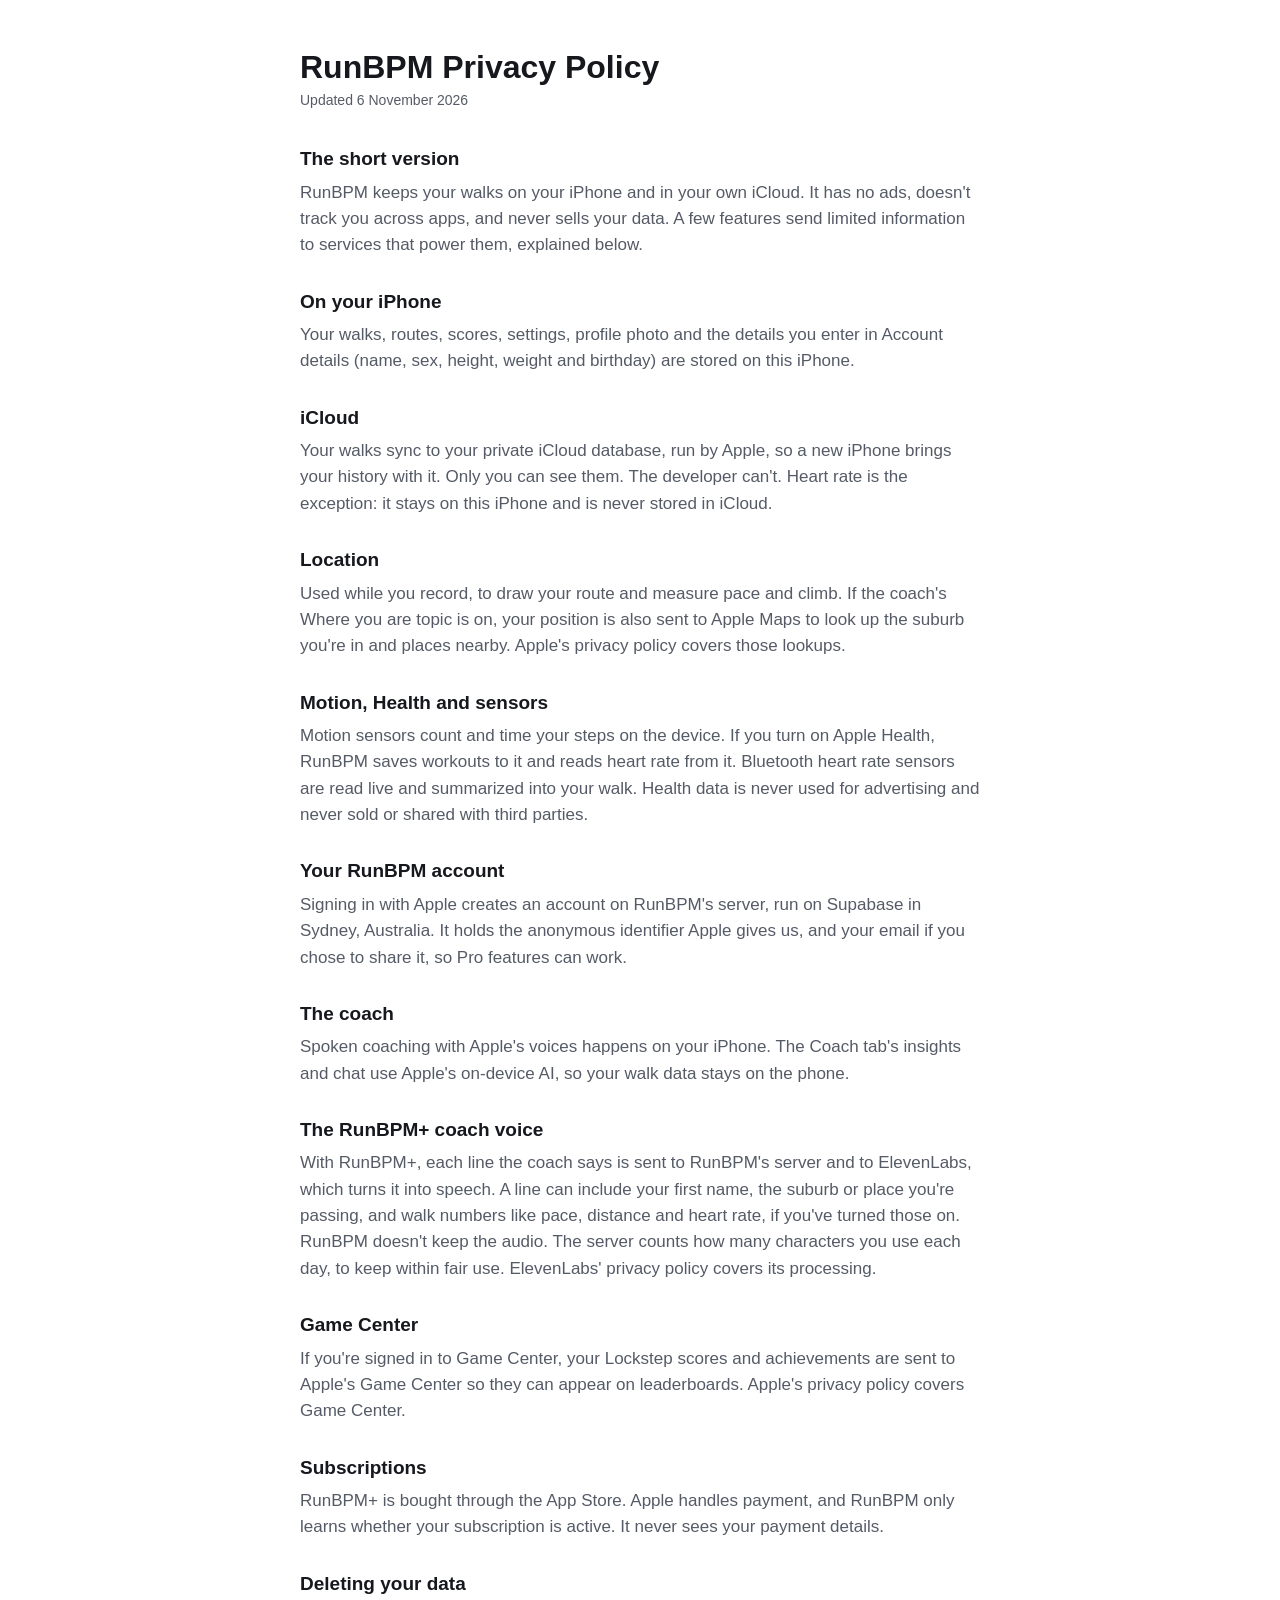
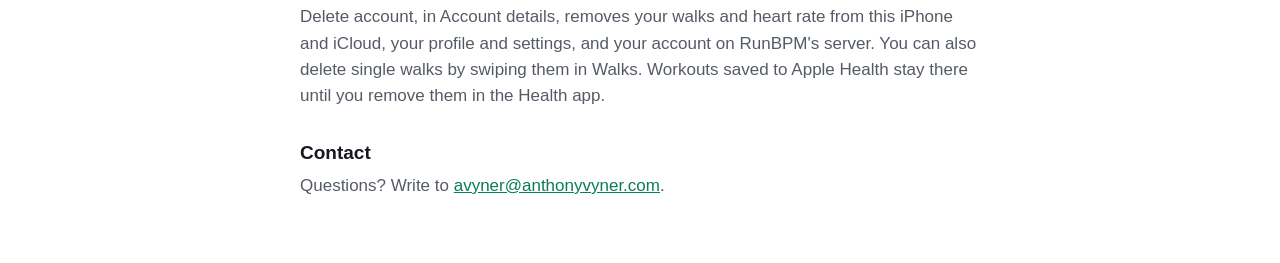
==== privacy.html @ c3a25493 "Privacy policy and support page for RunBPM Co-Authored-By: Claude Opus 5.5 <noreply@anthropic.com>" ====
<!doctype html>
<html lang="en">
<head>
  <meta charset="utf-8">
  <meta name="viewport" content="width=device-width, initial-scale=1">
  <title>RunBPM Privacy Policy</title>
  <style>
    :root { --bg: #ffffff; --text: #16181d; --muted: #555b66; --accent: #0a7d55; }
    @media (prefers-color-scheme: dark) {
      :root { --bg: #0d0f12; --text: #f1f3f5; --muted: #a3a9b3; --accent: #5ef2a8; }
    }
    body { margin: 0; background: var(--bg); color: var(--text);
      font: 17px/1.55 -apple-system, BlinkMacSystemFont, "Segoe UI", Roboto, sans-serif; }
    main { max-width: 680px; margin: 0 auto; padding: 48px 16px 64px; }
    h1 { font-size: 32px; line-height: 1.2; margin: 0 0 4px; }
    .date { color: var(--muted); font-size: 14px; margin: 0 0 32px; }
    h2 { font-size: 19px; margin: 28px 0 6px; }
    p { margin: 0; color: var(--muted); }
    a { color: var(--accent); }
  </style>
</head>
<body>
  <main>
    <h1>RunBPM Privacy Policy</h1>
    <p class="date">Updated 6 November 2026</p>
    <h2>The short version</h2>
    <p>RunBPM keeps your walks on your iPhone and in your own iCloud. It has no ads, doesn&#x27;t track you across apps, and never sells your data. A few features send limited information to services that power them, explained below.</p>
    <h2>On your iPhone</h2>
    <p>Your walks, routes, scores, settings, profile photo and the details you enter in Account details (name, sex, height, weight and birthday) are stored on this iPhone.</p>
    <h2>iCloud</h2>
    <p>Your walks sync to your private iCloud database, run by Apple, so a new iPhone brings your history with it. Only you can see them. The developer can&#x27;t. Heart rate is the exception: it stays on this iPhone and is never stored in iCloud.</p>
    <h2>Location</h2>
    <p>Used while you record, to draw your route and measure pace and climb. If the coach&#x27;s Where you are topic is on, your position is also sent to Apple Maps to look up the suburb you&#x27;re in and places nearby. Apple&#x27;s privacy policy covers those lookups.</p>
    <h2>Motion, Health and sensors</h2>
    <p>Motion sensors count and time your steps on the device. If you turn on Apple Health, RunBPM saves workouts to it and reads heart rate from it. Bluetooth heart rate sensors are read live and summarized into your walk. Health data is never used for advertising and never sold or shared with third parties.</p>
    <h2>Your RunBPM account</h2>
    <p>Signing in with Apple creates an account on RunBPM&#x27;s server, run on Supabase in Sydney, Australia. It holds the anonymous identifier Apple gives us, and your email if you chose to share it, so Pro features can work.</p>
    <h2>The coach</h2>
    <p>Spoken coaching with Apple&#x27;s voices happens on your iPhone. The Coach tab&#x27;s insights and chat use Apple&#x27;s on-device AI, so your walk data stays on the phone.</p>
    <h2>The RunBPM+ coach voice</h2>
    <p>With RunBPM+, each line the coach says is sent to RunBPM&#x27;s server and to ElevenLabs, which turns it into speech. A line can include your first name, the suburb or place you&#x27;re passing, and walk numbers like pace, distance and heart rate, if you&#x27;ve turned those on. RunBPM doesn&#x27;t keep the audio. The server counts how many characters you use each day, to keep within fair use. ElevenLabs&#x27; privacy policy covers its processing.</p>
    <h2>Game Center</h2>
    <p>If you&#x27;re signed in to Game Center, your Lockstep scores and achievements are sent to Apple&#x27;s Game Center so they can appear on leaderboards. Apple&#x27;s privacy policy covers Game Center.</p>
    <h2>Subscriptions</h2>
    <p>RunBPM+ is bought through the App Store. Apple handles payment, and RunBPM only learns whether your subscription is active. It never sees your payment details.</p>
    <h2>Deleting your data</h2>
    <p>Delete account, in Account details, removes your walks and heart rate from this iPhone and iCloud, your profile and settings, and your account on RunBPM&#x27;s server. You can also delete single walks by swiping them in Walks. Workouts saved to Apple Health stay there until you remove them in the Health app.</p>
    <h2>Contact</h2>
    <p>Questions? Write to <a href="mailto:avyner@anthonyvyner.com">avyner@anthonyvyner.com</a>.</p>
  </main>
</body>
</html>
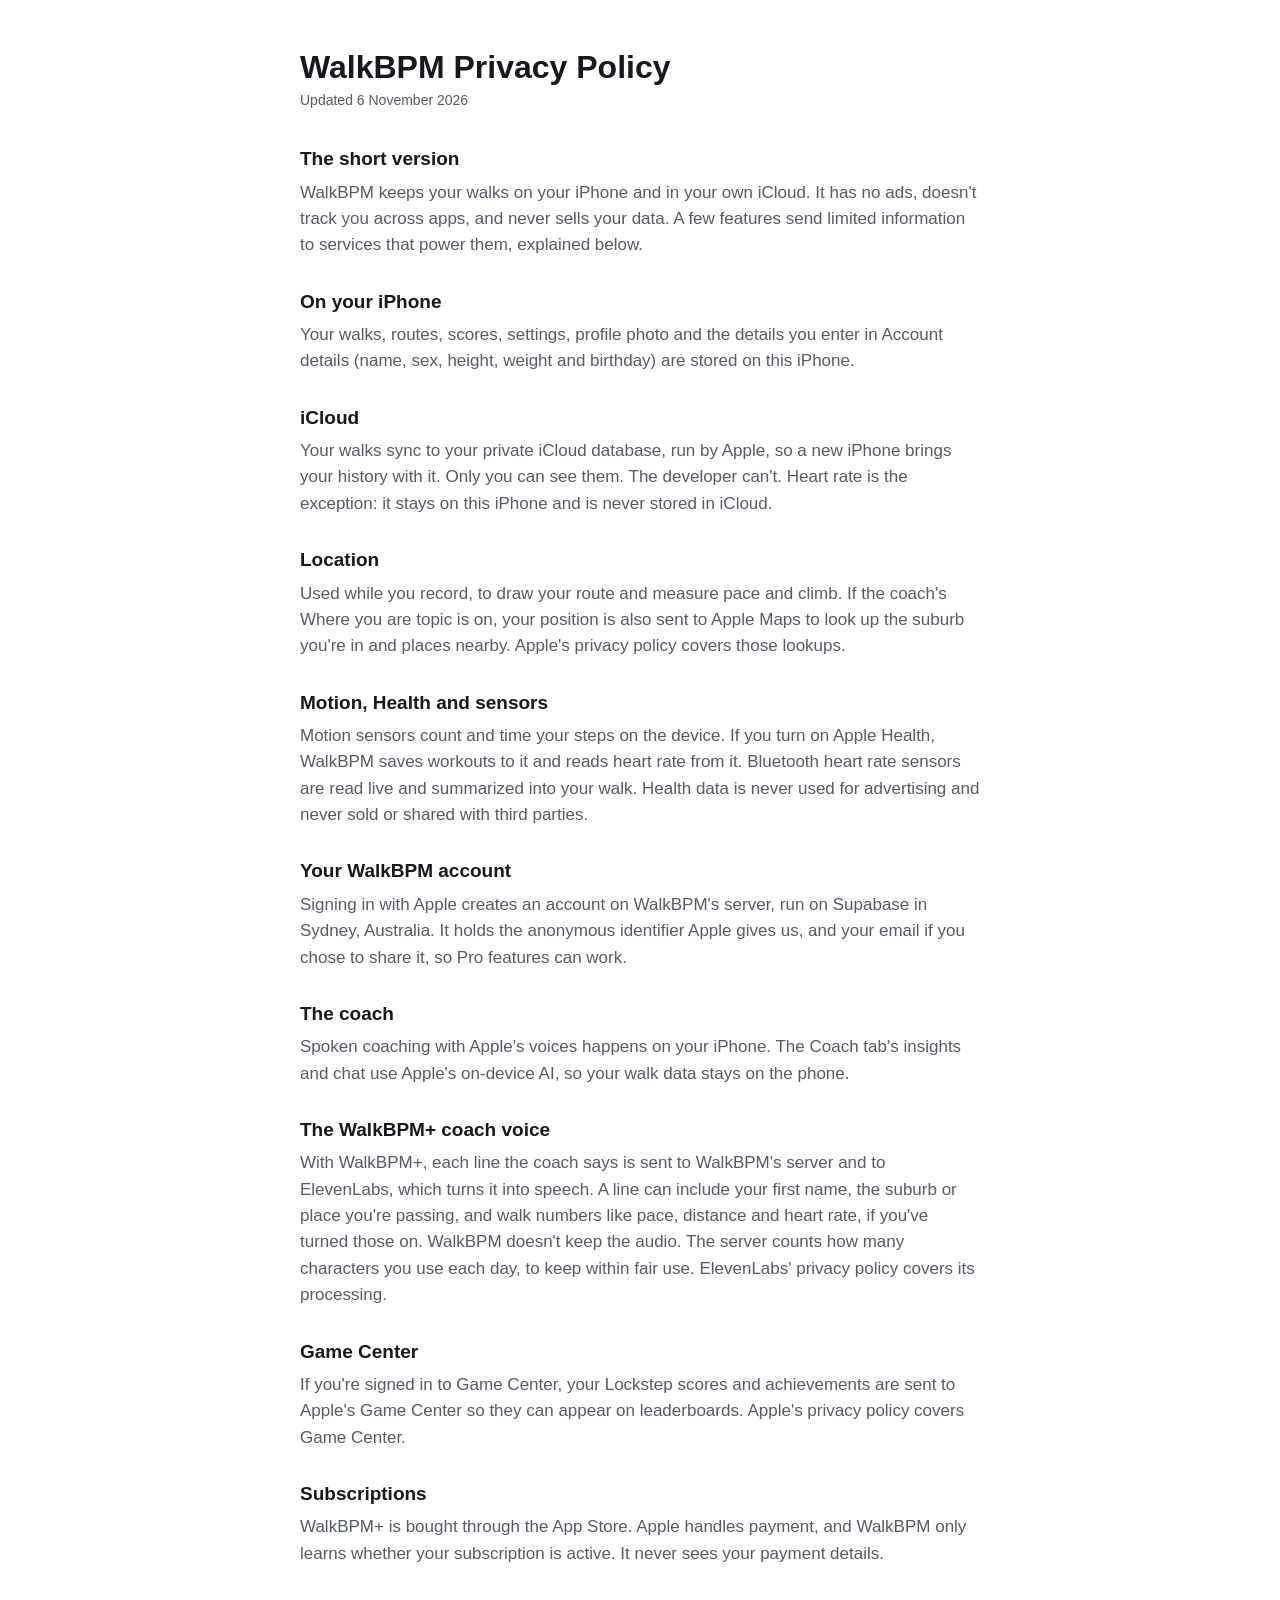
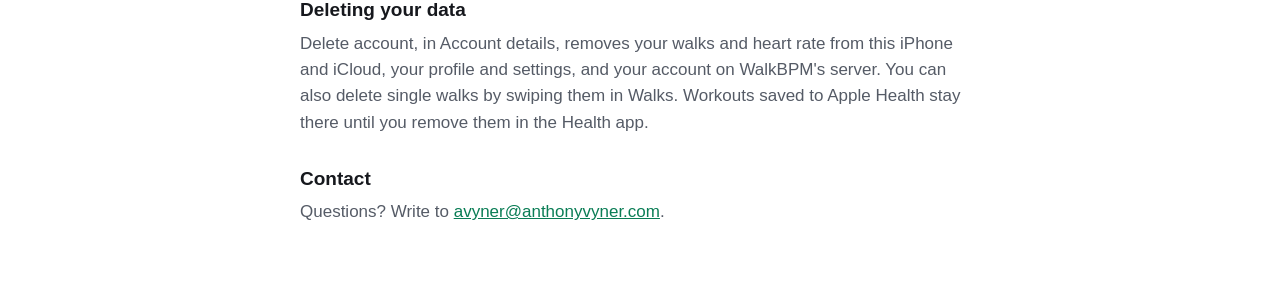
==== commit 803020f9: "Rename to WalkBPM and serve from walkbpm.app Co-Authored-By: Claude Opus 5.5 <noreply@anthropic.com>" ====
--- a/privacy.html
+++ b/privacy.html
@@ -3,7 +3,7 @@
 <head>
   <meta charset="utf-8">
   <meta name="viewport" content="width=device-width, initial-scale=1">
-  <title>RunBPM Privacy Policy</title>
+  <title>WalkBPM Privacy Policy</title>
   <style>
     :root { --bg: #ffffff; --text: #16181d; --muted: #555b66; --accent: #0a7d55; }
     @media (prefers-color-scheme: dark) {
@@ -21,10 +21,10 @@
 </head>
 <body>
   <main>
-    <h1>RunBPM Privacy Policy</h1>
+    <h1>WalkBPM Privacy Policy</h1>
     <p class="date">Updated 6 November 2026</p>
     <h2>The short version</h2>
-    <p>RunBPM keeps your walks on your iPhone and in your own iCloud. It has no ads, doesn&#x27;t track you across apps, and never sells your data. A few features send limited information to services that power them, explained below.</p>
+    <p>WalkBPM keeps your walks on your iPhone and in your own iCloud. It has no ads, doesn&#x27;t track you across apps, and never sells your data. A few features send limited information to services that power them, explained below.</p>
     <h2>On your iPhone</h2>
     <p>Your walks, routes, scores, settings, profile photo and the details you enter in Account details (name, sex, height, weight and birthday) are stored on this iPhone.</p>
     <h2>iCloud</h2>
@@ -32,19 +32,19 @@
     <h2>Location</h2>
     <p>Used while you record, to draw your route and measure pace and climb. If the coach&#x27;s Where you are topic is on, your position is also sent to Apple Maps to look up the suburb you&#x27;re in and places nearby. Apple&#x27;s privacy policy covers those lookups.</p>
     <h2>Motion, Health and sensors</h2>
-    <p>Motion sensors count and time your steps on the device. If you turn on Apple Health, RunBPM saves workouts to it and reads heart rate from it. Bluetooth heart rate sensors are read live and summarized into your walk. Health data is never used for advertising and never sold or shared with third parties.</p>
-    <h2>Your RunBPM account</h2>
-    <p>Signing in with Apple creates an account on RunBPM&#x27;s server, run on Supabase in Sydney, Australia. It holds the anonymous identifier Apple gives us, and your email if you chose to share it, so Pro features can work.</p>
+    <p>Motion sensors count and time your steps on the device. If you turn on Apple Health, WalkBPM saves workouts to it and reads heart rate from it. Bluetooth heart rate sensors are read live and summarized into your walk. Health data is never used for advertising and never sold or shared with third parties.</p>
+    <h2>Your WalkBPM account</h2>
+    <p>Signing in with Apple creates an account on WalkBPM&#x27;s server, run on Supabase in Sydney, Australia. It holds the anonymous identifier Apple gives us, and your email if you chose to share it, so Pro features can work.</p>
     <h2>The coach</h2>
     <p>Spoken coaching with Apple&#x27;s voices happens on your iPhone. The Coach tab&#x27;s insights and chat use Apple&#x27;s on-device AI, so your walk data stays on the phone.</p>
-    <h2>The RunBPM+ coach voice</h2>
-    <p>With RunBPM+, each line the coach says is sent to RunBPM&#x27;s server and to ElevenLabs, which turns it into speech. A line can include your first name, the suburb or place you&#x27;re passing, and walk numbers like pace, distance and heart rate, if you&#x27;ve turned those on. RunBPM doesn&#x27;t keep the audio. The server counts how many characters you use each day, to keep within fair use. ElevenLabs&#x27; privacy policy covers its processing.</p>
+    <h2>The WalkBPM+ coach voice</h2>
+    <p>With WalkBPM+, each line the coach says is sent to WalkBPM&#x27;s server and to ElevenLabs, which turns it into speech. A line can include your first name, the suburb or place you&#x27;re passing, and walk numbers like pace, distance and heart rate, if you&#x27;ve turned those on. WalkBPM doesn&#x27;t keep the audio. The server counts how many characters you use each day, to keep within fair use. ElevenLabs&#x27; privacy policy covers its processing.</p>
     <h2>Game Center</h2>
     <p>If you&#x27;re signed in to Game Center, your Lockstep scores and achievements are sent to Apple&#x27;s Game Center so they can appear on leaderboards. Apple&#x27;s privacy policy covers Game Center.</p>
     <h2>Subscriptions</h2>
-    <p>RunBPM+ is bought through the App Store. Apple handles payment, and RunBPM only learns whether your subscription is active. It never sees your payment details.</p>
+    <p>WalkBPM+ is bought through the App Store. Apple handles payment, and WalkBPM only learns whether your subscription is active. It never sees your payment details.</p>
     <h2>Deleting your data</h2>
-    <p>Delete account, in Account details, removes your walks and heart rate from this iPhone and iCloud, your profile and settings, and your account on RunBPM&#x27;s server. You can also delete single walks by swiping them in Walks. Workouts saved to Apple Health stay there until you remove them in the Health app.</p>
+    <p>Delete account, in Account details, removes your walks and heart rate from this iPhone and iCloud, your profile and settings, and your account on WalkBPM&#x27;s server. You can also delete single walks by swiping them in Walks. Workouts saved to Apple Health stay there until you remove them in the Health app.</p>
     <h2>Contact</h2>
     <p>Questions? Write to <a href="mailto:avyner@anthonyvyner.com">avyner@anthonyvyner.com</a>.</p>
   </main>
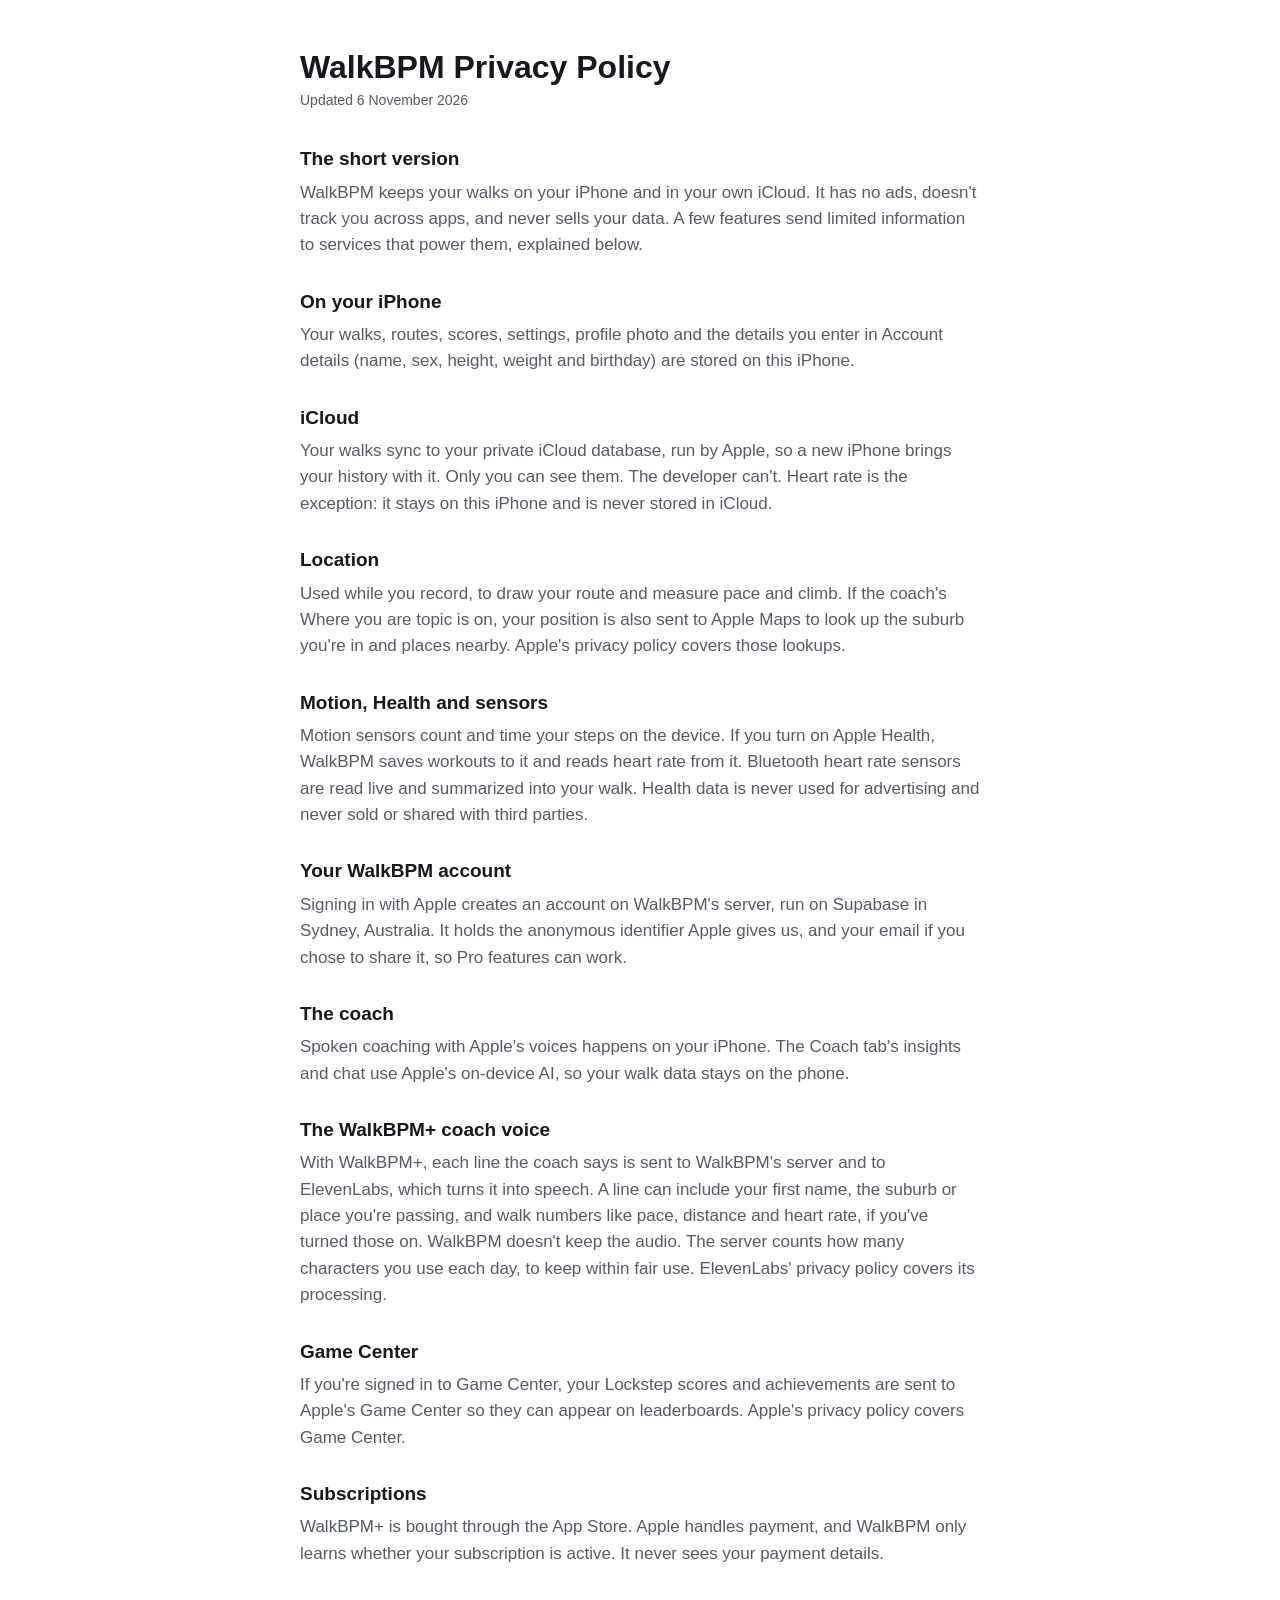
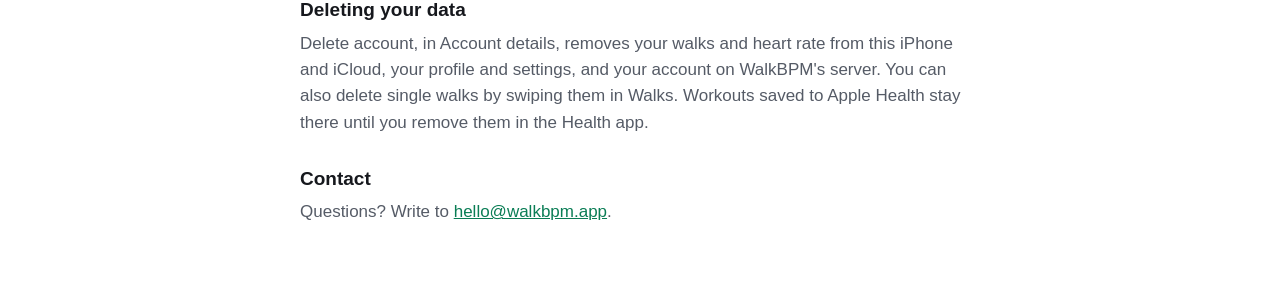
==== commit 8b785ce4: "Contact hello@walkbpm.app Co-Authored-By: Claude Opus 5.5 <noreply@anthropic.com>" ====
--- a/privacy.html
+++ b/privacy.html
@@ -46,7 +46,7 @@
     <h2>Deleting your data</h2>
     <p>Delete account, in Account details, removes your walks and heart rate from this iPhone and iCloud, your profile and settings, and your account on WalkBPM&#x27;s server. You can also delete single walks by swiping them in Walks. Workouts saved to Apple Health stay there until you remove them in the Health app.</p>
     <h2>Contact</h2>
-    <p>Questions? Write to <a href="mailto:avyner@anthonyvyner.com">avyner@anthonyvyner.com</a>.</p>
+    <p>Questions? Write to <a href="mailto:hello@walkbpm.app">hello@walkbpm.app</a>.</p>
   </main>
 </body>
 </html>
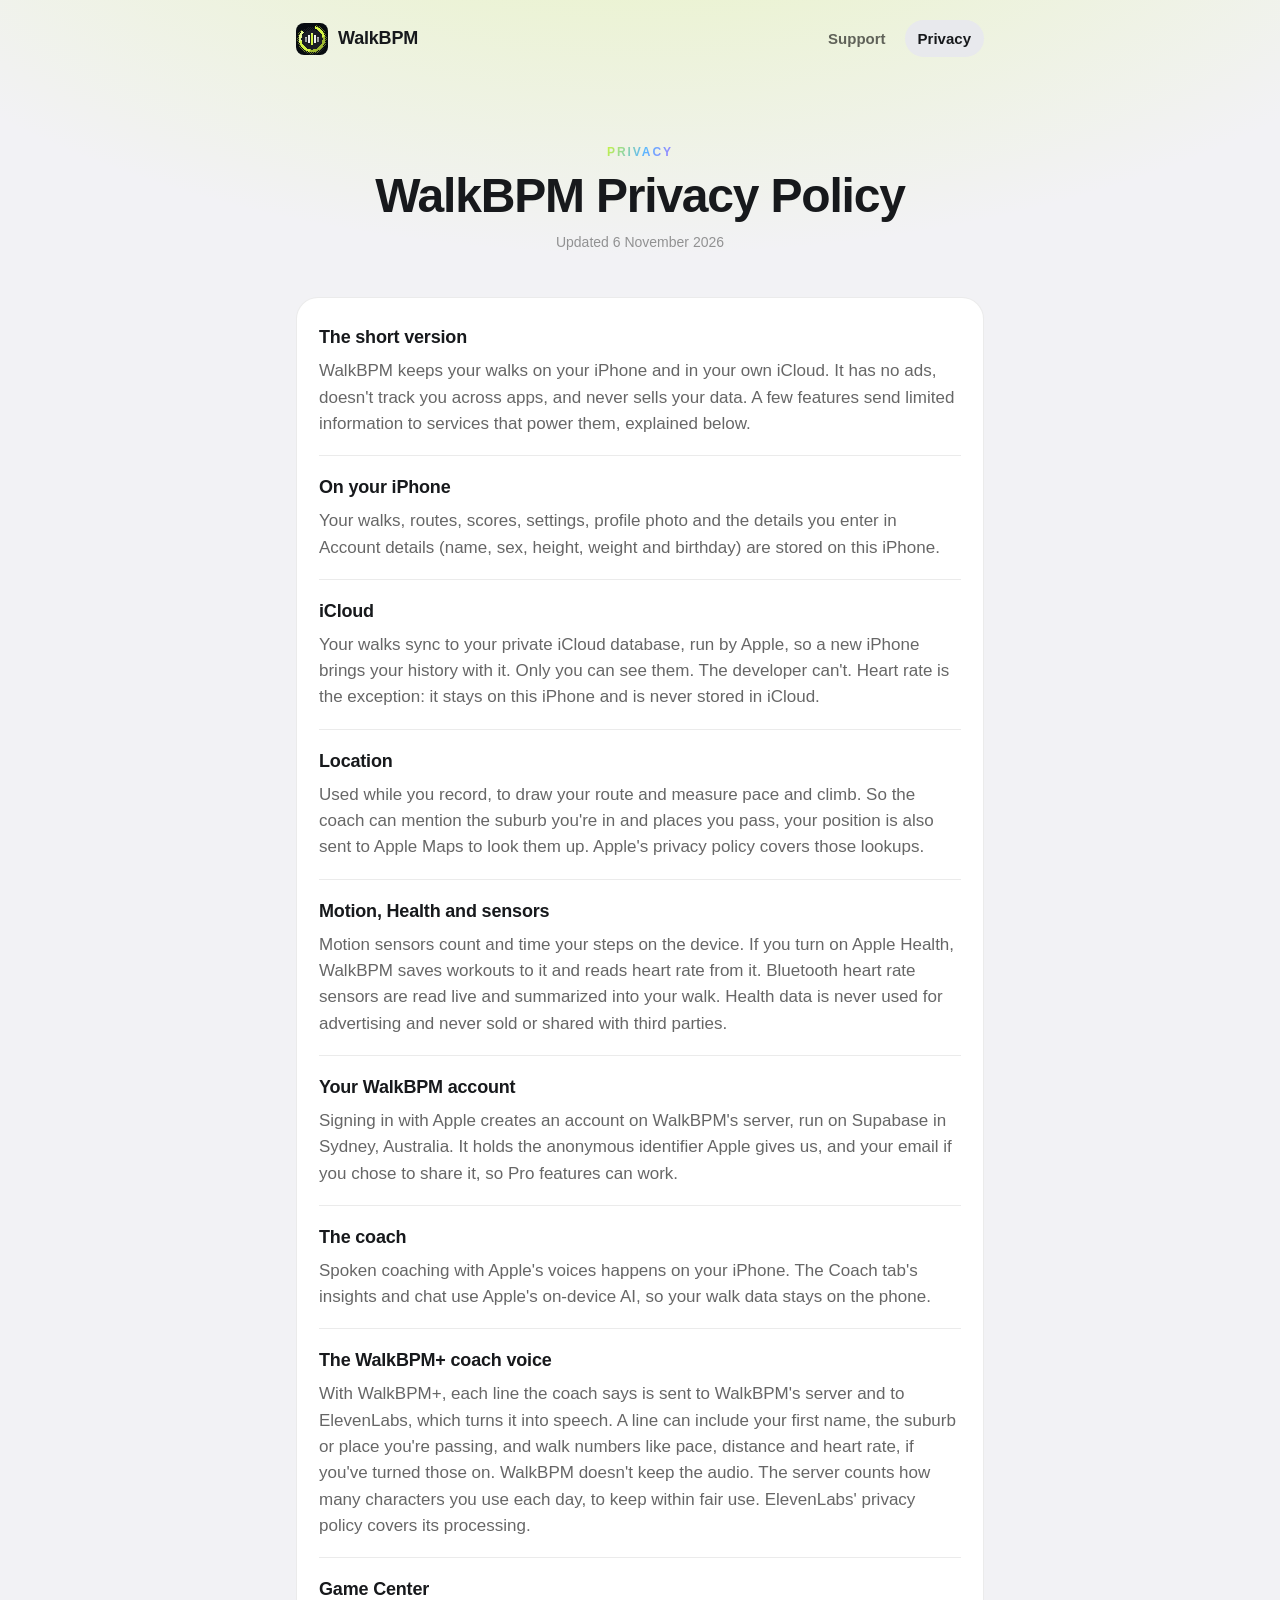
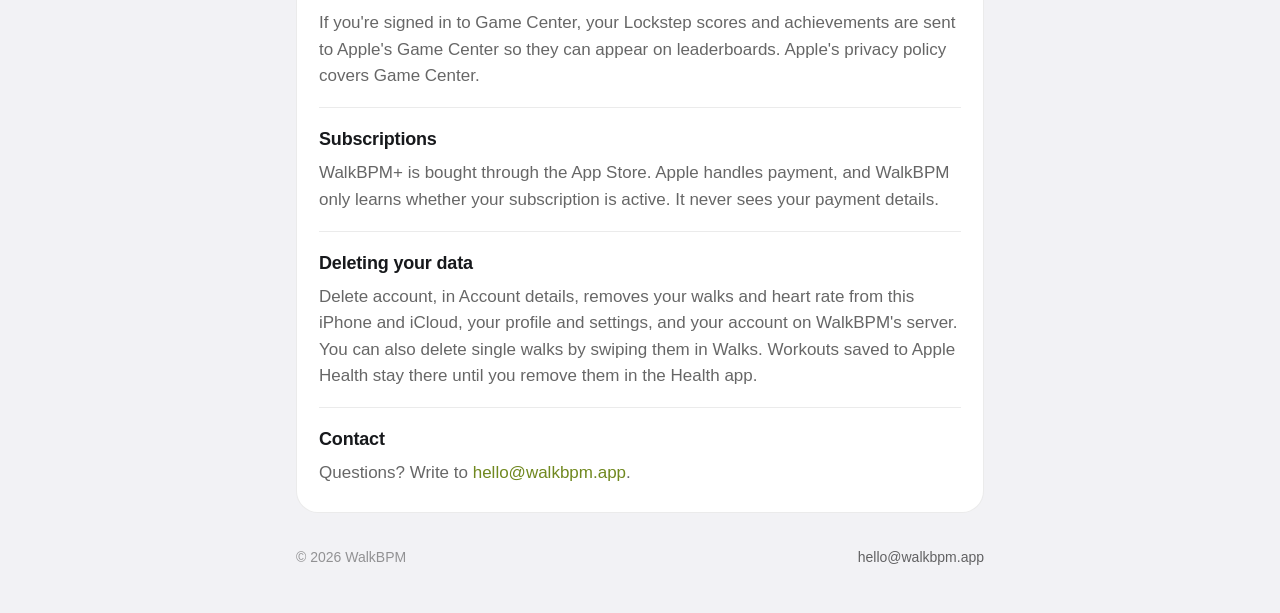
==== commit 5a69fe3f: "Theme the site to match the app Co-Authored-By: Claude Opus 5.5 <noreply@anthropic.com>" ====
--- a/privacy.html
+++ b/privacy.html
@@ -4,49 +4,84 @@
   <meta charset="utf-8">
   <meta name="viewport" content="width=device-width, initial-scale=1">
   <title>WalkBPM Privacy Policy</title>
-  <style>
-    :root { --bg: #ffffff; --text: #16181d; --muted: #555b66; --accent: #0a7d55; }
-    @media (prefers-color-scheme: dark) {
-      :root { --bg: #0d0f12; --text: #f1f3f5; --muted: #a3a9b3; --accent: #5ef2a8; }
-    }
-    body { margin: 0; background: var(--bg); color: var(--text);
-      font: 17px/1.55 -apple-system, BlinkMacSystemFont, "Segoe UI", Roboto, sans-serif; }
-    main { max-width: 680px; margin: 0 auto; padding: 48px 16px 64px; }
-    h1 { font-size: 32px; line-height: 1.2; margin: 0 0 4px; }
-    .date { color: var(--muted); font-size: 14px; margin: 0 0 32px; }
-    h2 { font-size: 19px; margin: 28px 0 6px; }
-    p { margin: 0; color: var(--muted); }
-    a { color: var(--accent); }
-  </style>
+  <meta name="description" content="What WalkBPM keeps on your iPhone, and the little it sends anywhere else.">
+  <meta name="theme-color" content="#121315">
+  <link rel="icon" type="image/png" href="favicon.png">
+  <link rel="apple-touch-icon" href="apple-touch-icon.png">
+  <link rel="stylesheet" href="style.css">
 </head>
 <body>
-  <main>
-    <h1>WalkBPM Privacy Policy</h1>
-    <p class="date">Updated 6 November 2026</p>
-    <h2>The short version</h2>
-    <p>WalkBPM keeps your walks on your iPhone and in your own iCloud. It has no ads, doesn&#x27;t track you across apps, and never sells your data. A few features send limited information to services that power them, explained below.</p>
-    <h2>On your iPhone</h2>
-    <p>Your walks, routes, scores, settings, profile photo and the details you enter in Account details (name, sex, height, weight and birthday) are stored on this iPhone.</p>
-    <h2>iCloud</h2>
-    <p>Your walks sync to your private iCloud database, run by Apple, so a new iPhone brings your history with it. Only you can see them. The developer can&#x27;t. Heart rate is the exception: it stays on this iPhone and is never stored in iCloud.</p>
-    <h2>Location</h2>
-    <p>Used while you record, to draw your route and measure pace and climb. If the coach&#x27;s Where you are topic is on, your position is also sent to Apple Maps to look up the suburb you&#x27;re in and places nearby. Apple&#x27;s privacy policy covers those lookups.</p>
-    <h2>Motion, Health and sensors</h2>
-    <p>Motion sensors count and time your steps on the device. If you turn on Apple Health, WalkBPM saves workouts to it and reads heart rate from it. Bluetooth heart rate sensors are read live and summarized into your walk. Health data is never used for advertising and never sold or shared with third parties.</p>
-    <h2>Your WalkBPM account</h2>
-    <p>Signing in with Apple creates an account on WalkBPM&#x27;s server, run on Supabase in Sydney, Australia. It holds the anonymous identifier Apple gives us, and your email if you chose to share it, so Pro features can work.</p>
-    <h2>The coach</h2>
-    <p>Spoken coaching with Apple&#x27;s voices happens on your iPhone. The Coach tab&#x27;s insights and chat use Apple&#x27;s on-device AI, so your walk data stays on the phone.</p>
-    <h2>The WalkBPM+ coach voice</h2>
-    <p>With WalkBPM+, each line the coach says is sent to WalkBPM&#x27;s server and to ElevenLabs, which turns it into speech. A line can include your first name, the suburb or place you&#x27;re passing, and walk numbers like pace, distance and heart rate, if you&#x27;ve turned those on. WalkBPM doesn&#x27;t keep the audio. The server counts how many characters you use each day, to keep within fair use. ElevenLabs&#x27; privacy policy covers its processing.</p>
-    <h2>Game Center</h2>
-    <p>If you&#x27;re signed in to Game Center, your Lockstep scores and achievements are sent to Apple&#x27;s Game Center so they can appear on leaderboards. Apple&#x27;s privacy policy covers Game Center.</p>
-    <h2>Subscriptions</h2>
-    <p>WalkBPM+ is bought through the App Store. Apple handles payment, and WalkBPM only learns whether your subscription is active. It never sees your payment details.</p>
-    <h2>Deleting your data</h2>
-    <p>Delete account, in Account details, removes your walks and heart rate from this iPhone and iCloud, your profile and settings, and your account on WalkBPM&#x27;s server. You can also delete single walks by swiping them in Walks. Workouts saved to Apple Health stay there until you remove them in the Health app.</p>
-    <h2>Contact</h2>
-    <p>Questions? Write to <a href="mailto:hello@walkbpm.app">hello@walkbpm.app</a>.</p>
-  </main>
+  <div class="wrap">
+    <header class="top">
+      <a class="brand" href="./"><img class="pixel" src="icon.png" alt="">WalkBPM</a>
+      <nav class="nav" aria-label="Pages">
+        <a href="./">Support</a>
+        <a href="privacy.html" aria-current="page">Privacy</a>
+      </nav>
+    </header>
+    <main>
+      <section class="hero">
+        <div class="eyebrow">Privacy</div>
+        <h1>WalkBPM Privacy Policy</h1>
+        <p class="updated">Updated 6 November 2026</p>
+      </section>
+      <div class="doc">
+        <div class="card">
+          <section>
+            <h2>The short version</h2>
+            <p>WalkBPM keeps your walks on your iPhone and in your own iCloud. It has no ads, doesn&#x27;t track you across apps, and never sells your data. A few features send limited information to services that power them, explained below.</p>
+          </section>
+          <section>
+            <h2>On your iPhone</h2>
+            <p>Your walks, routes, scores, settings, profile photo and the details you enter in Account details (name, sex, height, weight and birthday) are stored on this iPhone.</p>
+          </section>
+          <section>
+            <h2>iCloud</h2>
+            <p>Your walks sync to your private iCloud database, run by Apple, so a new iPhone brings your history with it. Only you can see them. The developer can&#x27;t. Heart rate is the exception: it stays on this iPhone and is never stored in iCloud.</p>
+          </section>
+          <section>
+            <h2>Location</h2>
+            <p>Used while you record, to draw your route and measure pace and climb. So the coach can mention the suburb you&#x27;re in and places you pass, your position is also sent to Apple Maps to look them up. Apple&#x27;s privacy policy covers those lookups.</p>
+          </section>
+          <section>
+            <h2>Motion, Health and sensors</h2>
+            <p>Motion sensors count and time your steps on the device. If you turn on Apple Health, WalkBPM saves workouts to it and reads heart rate from it. Bluetooth heart rate sensors are read live and summarized into your walk. Health data is never used for advertising and never sold or shared with third parties.</p>
+          </section>
+          <section>
+            <h2>Your WalkBPM account</h2>
+            <p>Signing in with Apple creates an account on WalkBPM&#x27;s server, run on Supabase in Sydney, Australia. It holds the anonymous identifier Apple gives us, and your email if you chose to share it, so Pro features can work.</p>
+          </section>
+          <section>
+            <h2>The coach</h2>
+            <p>Spoken coaching with Apple&#x27;s voices happens on your iPhone. The Coach tab&#x27;s insights and chat use Apple&#x27;s on-device AI, so your walk data stays on the phone.</p>
+          </section>
+          <section>
+            <h2>The WalkBPM+ coach voice</h2>
+            <p>With WalkBPM+, each line the coach says is sent to WalkBPM&#x27;s server and to ElevenLabs, which turns it into speech. A line can include your first name, the suburb or place you&#x27;re passing, and walk numbers like pace, distance and heart rate, if you&#x27;ve turned those on. WalkBPM doesn&#x27;t keep the audio. The server counts how many characters you use each day, to keep within fair use. ElevenLabs&#x27; privacy policy covers its processing.</p>
+          </section>
+          <section>
+            <h2>Game Center</h2>
+            <p>If you&#x27;re signed in to Game Center, your Lockstep scores and achievements are sent to Apple&#x27;s Game Center so they can appear on leaderboards. Apple&#x27;s privacy policy covers Game Center.</p>
+          </section>
+          <section>
+            <h2>Subscriptions</h2>
+            <p>WalkBPM+ is bought through the App Store. Apple handles payment, and WalkBPM only learns whether your subscription is active. It never sees your payment details.</p>
+          </section>
+          <section>
+            <h2>Deleting your data</h2>
+            <p>Delete account, in Account details, removes your walks and heart rate from this iPhone and iCloud, your profile and settings, and your account on WalkBPM&#x27;s server. You can also delete single walks by swiping them in Walks. Workouts saved to Apple Health stay there until you remove them in the Health app.</p>
+          </section>
+          <section>
+            <h2>Contact</h2>
+            <p>Questions? Write to <a href="mailto:hello@walkbpm.app">hello@walkbpm.app</a>.</p>
+          </section>
+        </div>
+      </div>
+    </main>
+    <footer class="foot">
+      <span>© 2026 WalkBPM</span>
+      <a href="mailto:hello@walkbpm.app">hello@walkbpm.app</a>
+    </footer>
+  </div>
 </body>
 </html>
--- a/style.css
+++ b/style.css
@@ -0,0 +1,189 @@
+/* WalkBPM site. Colours match the app: Theme.swift and CoachPalette. */
+:root {
+  --bg: #121315;
+  --card: #1f2024;
+  --raised: #292a2e;
+  --stroke: rgba(255, 255, 255, 0.06);
+  --text: #ffffff;
+  --muted: rgba(255, 255, 255, 0.6);
+  --faint: rgba(255, 255, 255, 0.38);
+  --accent: #ccf738;
+  --blue: #5cb8ff;
+  --purple: #a87aff;
+  --gradient: linear-gradient(120deg, #ccf738, #5cb8ff 55%, #a87aff);
+  --glow: rgba(204, 247, 56, 0.16);
+  color-scheme: dark;
+}
+
+/* Light, the same way the app does it: same bones, deepened accent. */
+@media (prefers-color-scheme: light) {
+  :root:not([data-theme="dark"]) {
+    --bg: #f2f2f5;
+    --card: #ffffff;
+    --raised: #e8e9ed;
+    --stroke: rgba(0, 0, 0, 0.08);
+    --text: #17191c;
+    --muted: rgba(0, 0, 0, 0.6);
+    --faint: rgba(0, 0, 0, 0.4);
+    --accent: #70881f;
+    --glow: rgba(204, 247, 56, 0.3);
+    color-scheme: light;
+  }
+}
+
+* { box-sizing: border-box; }
+
+html { -webkit-text-size-adjust: 100%; }
+
+body {
+  margin: 0;
+  min-height: 100vh;
+  background:
+    radial-gradient(80rem 40rem at 50% -12rem, var(--glow), transparent 70%),
+    var(--bg);
+  color: var(--text);
+  font: 17px/1.55 -apple-system, BlinkMacSystemFont, "SF Pro Text", "Segoe UI", Roboto, sans-serif;
+  -webkit-font-smoothing: antialiased;
+}
+
+a { color: var(--accent); text-decoration: none; }
+a:hover { text-decoration: underline; }
+
+.wrap { max-width: 720px; margin: 0 auto; padding: 0 16px; }
+
+/* Header */
+.top {
+  display: flex;
+  align-items: center;
+  justify-content: space-between;
+  gap: 12px;
+  padding: 20px 0;
+}
+.brand {
+  display: flex;
+  align-items: center;
+  gap: 10px;
+  color: var(--text);
+  font-weight: 700;
+  font-size: 18px;
+  letter-spacing: -0.01em;
+}
+.brand:hover { text-decoration: none; }
+.brand img { width: 32px; height: 32px; border-radius: 8px; }
+.nav { display: flex; gap: 6px; }
+.nav a {
+  color: var(--muted);
+  font-size: 15px;
+  font-weight: 600;
+  padding: 7px 13px;
+  border-radius: 999px;
+}
+.nav a:hover { color: var(--text); background: var(--raised); text-decoration: none; }
+.nav a[aria-current="page"] { color: var(--text); background: var(--raised); }
+
+/* Pixel art stays crisp, like the badges in the app. */
+.pixel { image-rendering: pixelated; image-rendering: crisp-edges; }
+
+/* Hero */
+.hero { text-align: center; padding: 40px 0 36px; }
+.hero .icon {
+  display: block;
+  margin: 0 auto;
+  width: 128px;
+  height: 128px;
+  border-radius: 29px;
+  box-shadow: 0 18px 50px rgba(0, 0, 0, 0.45), 0 0 0 1px var(--stroke);
+}
+.eyebrow {
+  display: inline-block;
+  margin: 26px 0 8px;
+  font-size: 12px;
+  font-weight: 800;
+  letter-spacing: 0.16em;
+  text-transform: uppercase;
+  background: var(--gradient);
+  -webkit-background-clip: text;
+  background-clip: text;
+  color: transparent;
+}
+h1 {
+  margin: 0;
+  overflow-wrap: break-word;
+  font-size: clamp(34px, 7vw, 48px);
+  line-height: 1.08;
+  letter-spacing: -0.025em;
+}
+.lede {
+  max-width: 520px;
+  margin: 14px auto 0;
+  color: var(--muted);
+  font-size: 19px;
+}
+.pill {
+  display: inline-flex;
+  align-items: center;
+  gap: 8px;
+  margin-top: 26px;
+  padding: 13px 22px;
+  border-radius: 999px;
+  background: var(--gradient);
+  color: #000;
+  font-weight: 700;
+}
+.pill:hover { text-decoration: none; filter: brightness(1.06); }
+
+/* Cards */
+.cards { display: grid; gap: 14px; padding-bottom: 8px; }
+.card {
+  background: var(--card);
+  border: 1px solid var(--stroke);
+  border-radius: 22px;
+  padding: 22px;
+}
+.card h2 {
+  display: flex;
+  align-items: center;
+  gap: 10px;
+  margin: 0 0 8px;
+  font-size: 19px;
+  letter-spacing: -0.01em;
+}
+.card h2 .dot {
+  width: 10px;
+  height: 10px;
+  flex: none;
+  background: var(--accent);
+  box-shadow: 0 0 10px var(--accent);
+}
+.card p, .card li { margin: 0; color: var(--muted); }
+.card p + p { margin-top: 10px; }
+.card ul { margin: 0; padding-left: 20px; }
+.card li + li { margin-top: 6px; }
+
+/* Long reading, like the privacy policy */
+.doc { padding: 8px 0 0; }
+.doc .card { padding: 8px 22px; }
+.doc section { padding: 18px 0; border-top: 1px solid var(--stroke); }
+.doc section:first-child { border-top: 0; }
+.doc h2 { margin: 0 0 6px; font-size: 18px; }
+.doc p { margin: 0; color: var(--muted); }
+.updated { margin: 10px 0 0; color: var(--faint); font-size: 14px; }
+
+/* Footer */
+.foot {
+  display: flex;
+  flex-wrap: wrap;
+  justify-content: space-between;
+  gap: 8px 16px;
+  padding: 34px 0 44px;
+  color: var(--faint);
+  font-size: 14px;
+}
+.foot a { color: var(--muted); }
+
+@media (max-width: 480px) {
+  .hero { padding-top: 24px; }
+  .hero .icon { width: 104px; height: 104px; border-radius: 24px; }
+  .card { padding: 18px; }
+  .doc .card { padding: 4px 18px; }
+}
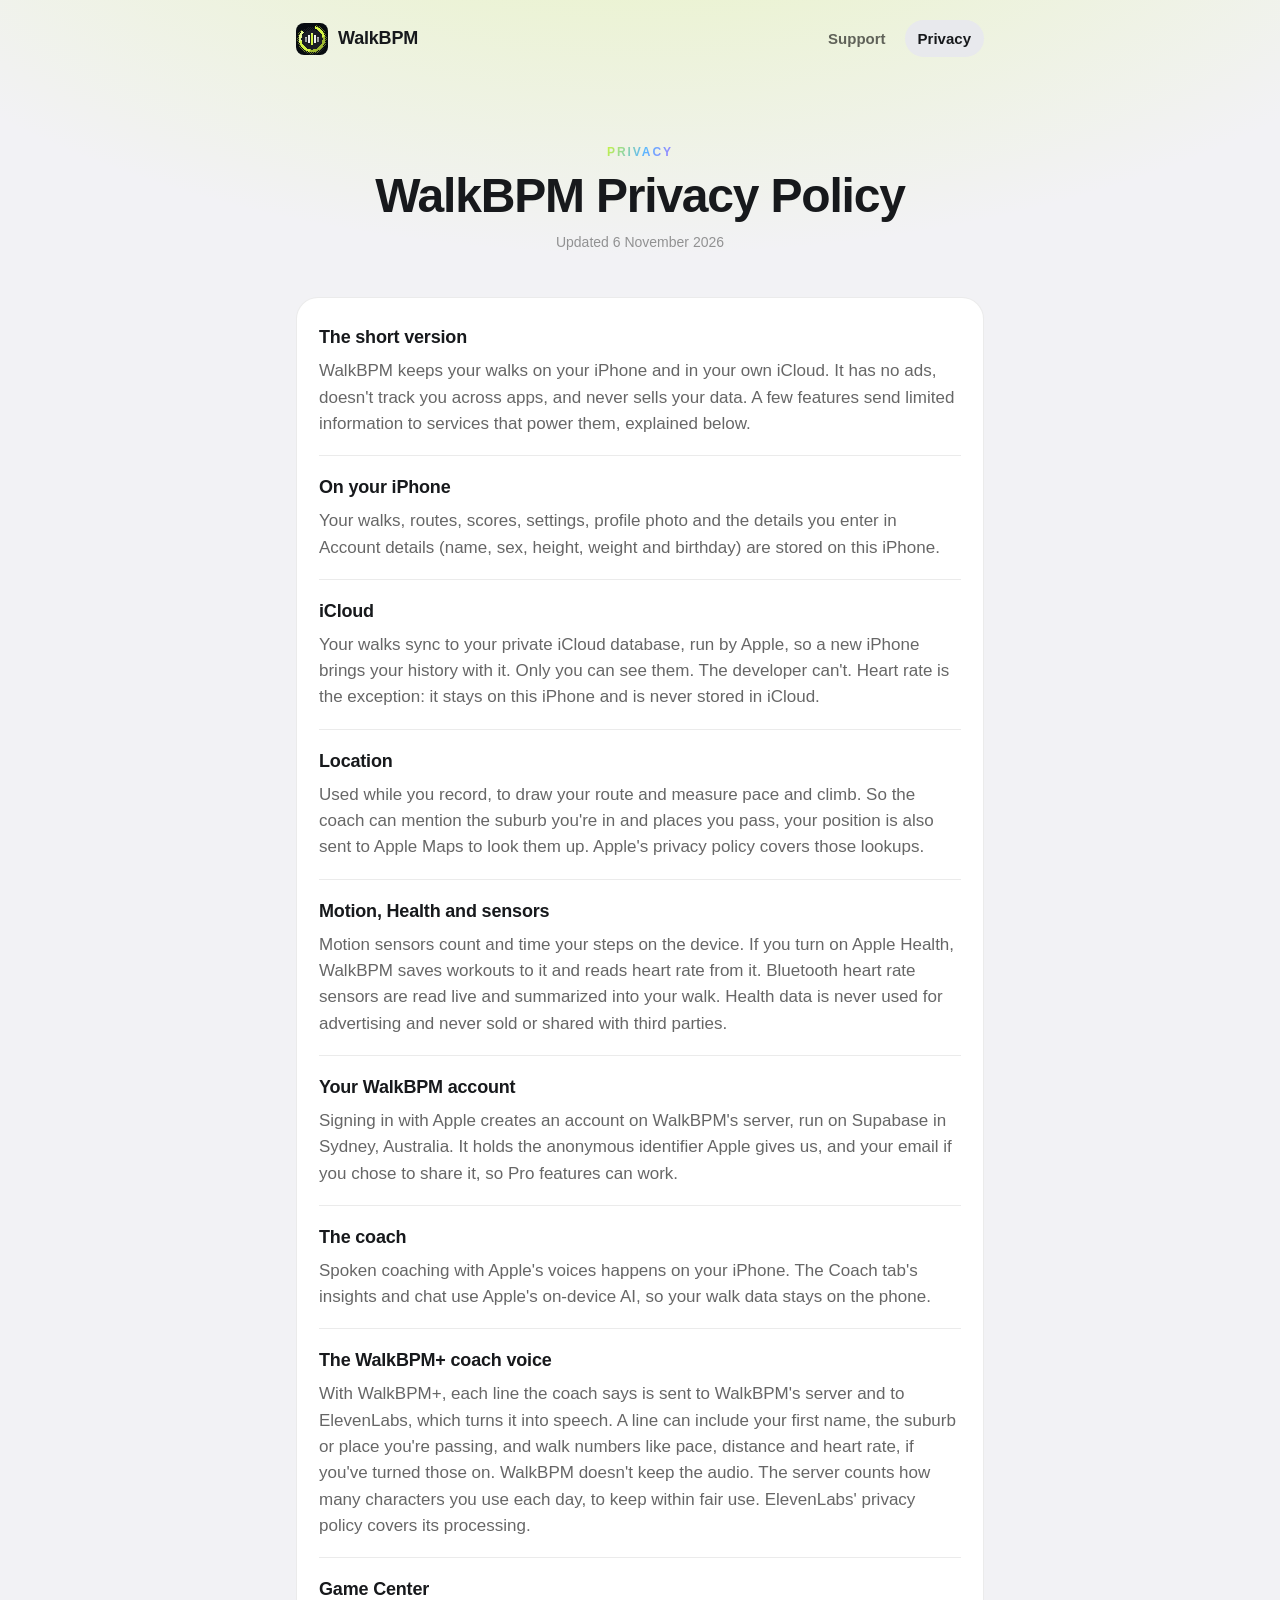
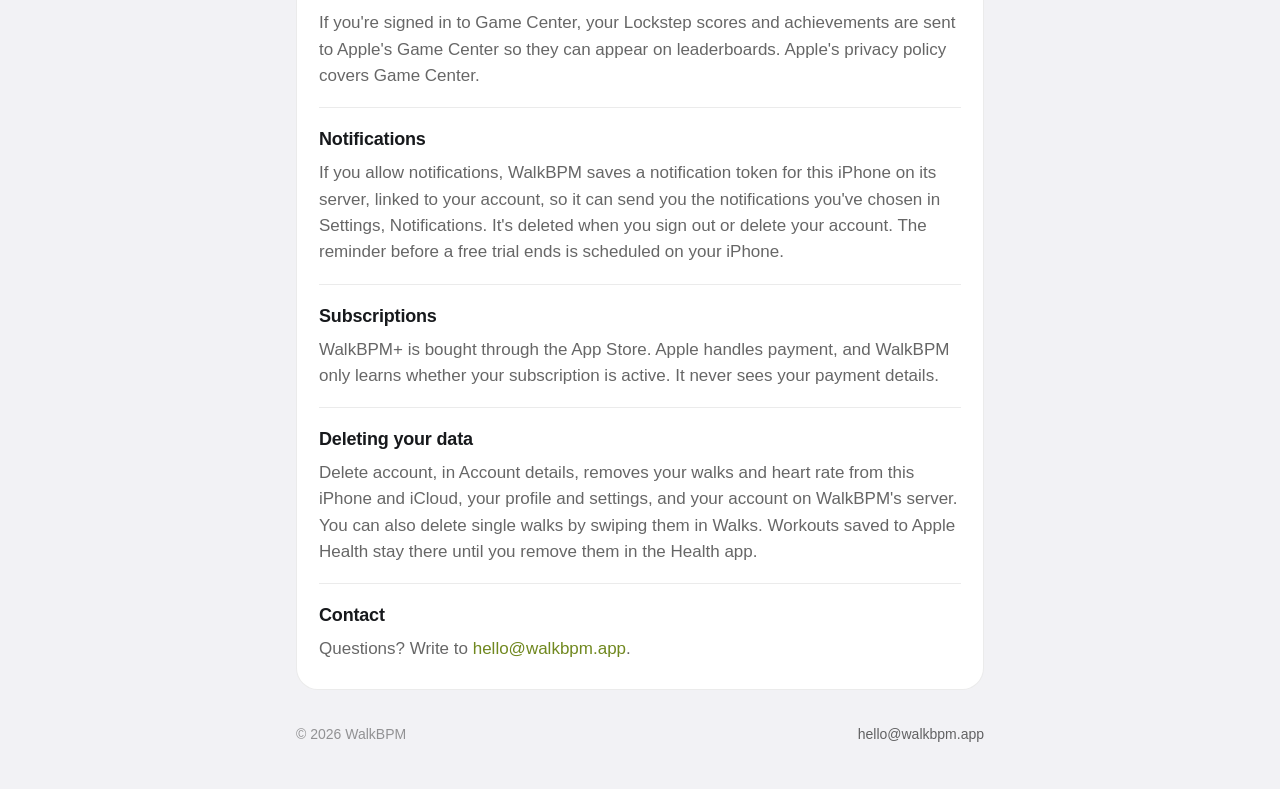
==== commit 114e58c8: "Privacy policy covers notifications Co-Authored-By: Claude Opus 5.5 <noreply@anthropic.com>" ====
--- a/privacy.html
+++ b/privacy.html
@@ -64,6 +64,10 @@
             <p>If you&#x27;re signed in to Game Center, your Lockstep scores and achievements are sent to Apple&#x27;s Game Center so they can appear on leaderboards. Apple&#x27;s privacy policy covers Game Center.</p>
           </section>
           <section>
+            <h2>Notifications</h2>
+            <p>If you allow notifications, WalkBPM saves a notification token for this iPhone on its server, linked to your account, so it can send you the notifications you&#x27;ve chosen in Settings, Notifications. It&#x27;s deleted when you sign out or delete your account. The reminder before a free trial ends is scheduled on your iPhone.</p>
+          </section>
+          <section>
             <h2>Subscriptions</h2>
             <p>WalkBPM+ is bought through the App Store. Apple handles payment, and WalkBPM only learns whether your subscription is active. It never sees your payment details.</p>
           </section>
